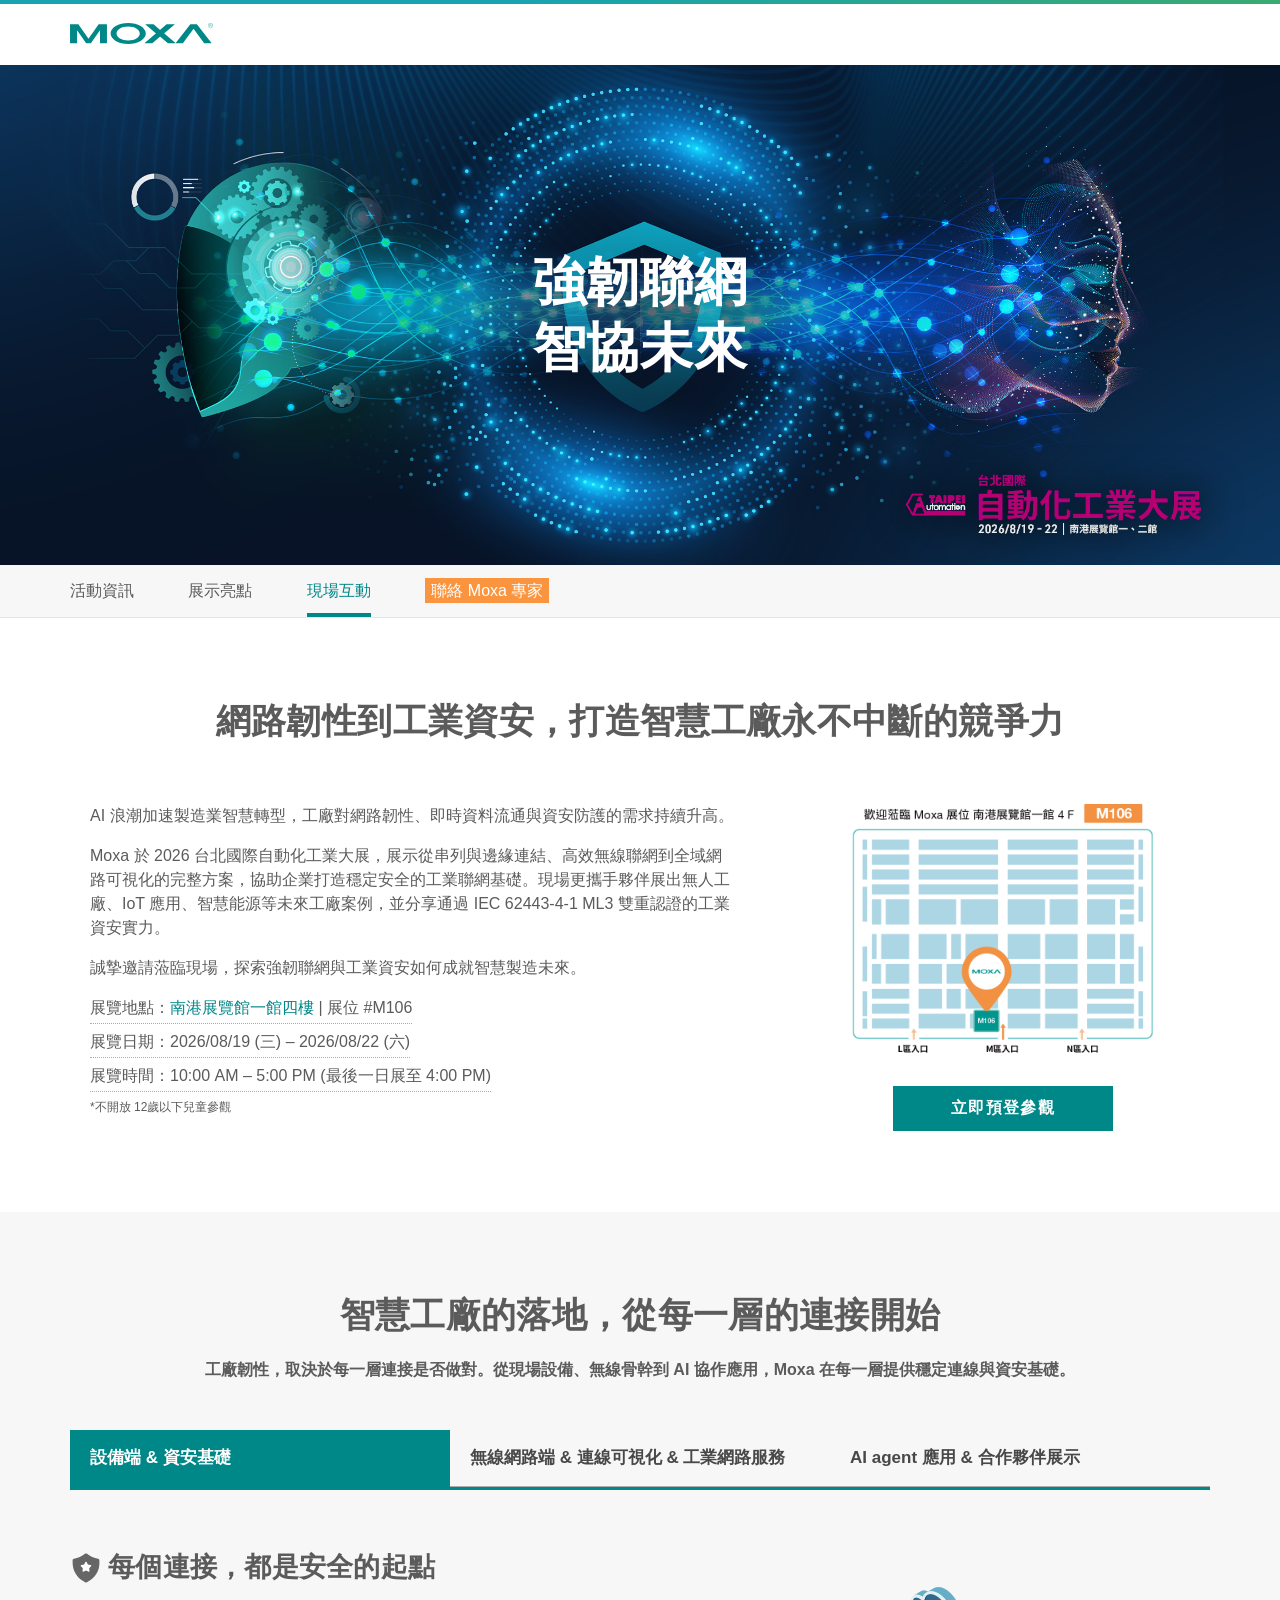
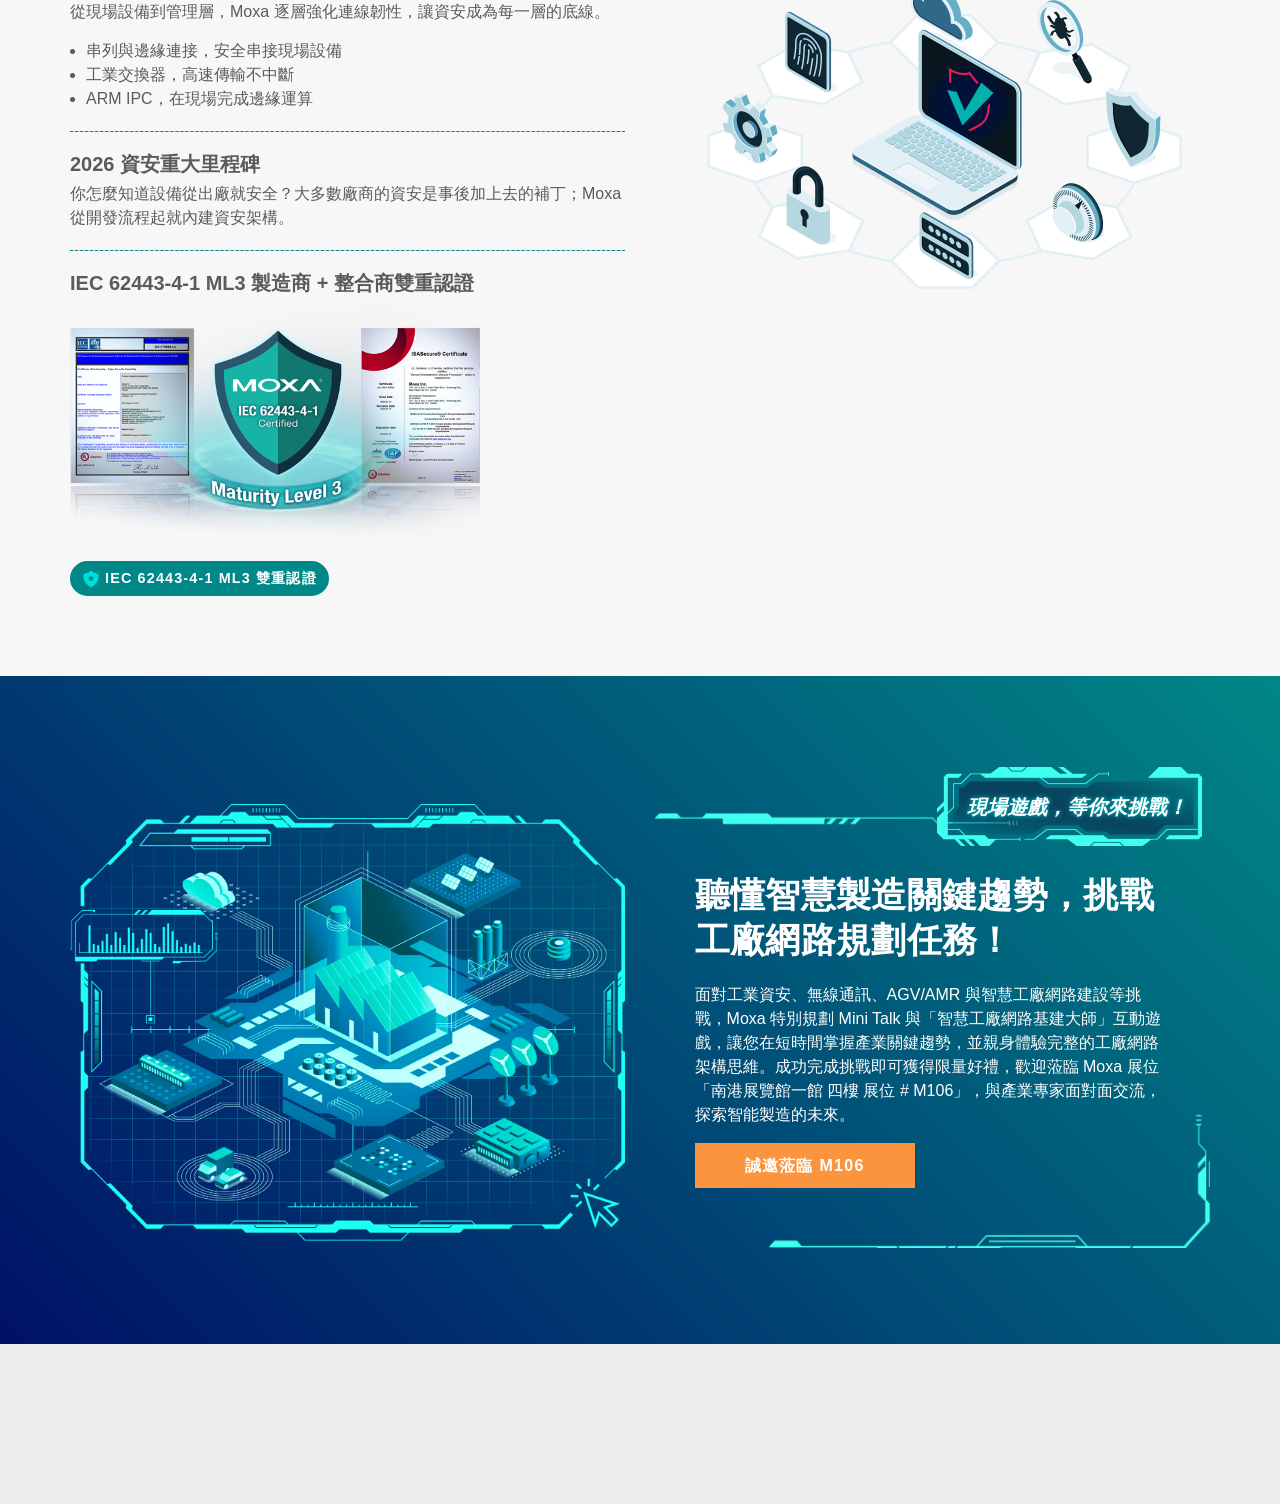
==== taipei-automation-show/index.htm @ c9863d47 "Add files via upload" ====
﻿<!doctype html>
<html lang="zh-Hant-TW">

<head>
  <meta charset="utf-8">
  <meta http-equiv="x-ua-compatible" content="ie=edge">
  <meta name="viewport" content="width=device-width, initial-scale=1">

  <!-- TrustArc setting & main script -->
  <meta name="referrer" content="strict-origin-when-cross-origin">
  <script type="text/javascript" id="" src="https://consent.trustarc.com/v2/notice/yuyxxf"></script>
  <script src="https://consent.trustarc.com/v2/autoblockasset/core.min.js?cmId=yuyxxf"></script>
  <script src="https://consent.trustarc.com/v2/autoblock?cmId=yuyxxf"></script>
  <!-- TrustArc setting & main script -->

  <!-- style -->
  <link rel="stylesheet" href="css/moxa.css">

  <!-- meta data-->
  <title>2026 台北國際自動化工業大展 - 強韌聯網，智協未來 | Moxa</title>
  <meta name="keywords" content="台北國際自動化工業大展 2026, Automation Taipei 2026, 自動化展2026, Moxa 自動化展" />
  <meta name="description" content="Moxa 2026 台北國際自動化工業大展，展示強韌工業網路架構、OT 資安防護，攜手夥伴呈現 AI 工廠與智慧能源應用。8/19–8/22 南港展覽館一館四樓 #M106，誠邀蒞臨。" />

  <!-- meta Canonical-->
  <link rel="canonical" href="https://www.moxa.com/tw/promo/Event/2026/taipei-automation-show/index.htm">

  <!-- meta FB-->
  <meta property="og:type" content="website" />
  <meta property="og:locale" content="zh_TW" />
  <meta property="og:title" content="2026 台北國際自動化工業大展 - 強韌聯網，智協未來 | Moxa" />
  <meta property="og:description" content="Moxa 2026 台北國際自動化工業大展，展示強韌工業網路架構、OT 資安防護，攜手夥伴呈現 AI 工廠與智慧能源應用。8/19–8/22 南港展覽館一館四樓 #M106，誠邀蒞臨。" />
  <meta property="og:image" content="https://www.moxa.com/tw/promo/Event/2026/taipei-automation-show/images/thumbnail.jpg" />
  <meta property="og:url" content="https://www.moxa.com/tw/promo/Event/2026/taipei-automation-show/index.htm" />
  <meta property="og:site_name" content="Moxa" />

  <!-- meta Twitter-->
  <meta name="twitter:card" content="summary_large_image" />
  <meta name="twitter:description" content="Moxa 2026 台北國際自動化工業大展，展示強韌工業網路架構、OT 資安防護，攜手夥伴呈現 AI 工廠與智慧能源應用。8/19–8/22 南港展覽館一館四樓 #M106，誠邀蒞臨。" />
  <meta name="twitter:title" content="2026 台北國際自動化工業大展 - 強韌聯網，智協未來 | Moxa" />
  <meta name="twitter:image" content="https://www.moxa.com/tw/promo/Event/2026/taipei-automation-show/images/thumbnail.jpg" />

  <!-- Google Tag Manager -->
  <script>(function (w, d, s, l, i) { w[l] = w[l] || []; w[l].push({ 'gtm.start': new Date().getTime(), event: 'gtm.js' }); var f = d.getElementsByTagName(s)[0], j = d.createElement(s), dl = l != 'dataLayer' ? '&l=' + l : ''; j.async = true; j.src = 'https://www.googletagmanager.com/gtm.js?id=' + i + dl; f.parentNode.insertBefore(j, f); })(window, document, 'script', 'dataLayer', 'GTM-WP7CGT');</script>
  <!-- End Google Tag Manager -->
    
  <!-- favicon -->
  <link rel="icon" type="image/x-icon" href="/images/common/favicon.ico">
  <link rel="apple-touch-icon" href="/images/common/apple-touch-icon.png">
  <link rel="apple-touch-icon" sizes="76x76" href="/images/common/apple-touch-icon-76x76.png">
  <link rel="apple-touch-icon" sizes="120x120" href="/images/common/apple-touch-icon-120x120.png">
  <link rel="apple-touch-icon" sizes="152x152" href="/images/common/apple-touch-icon-152x152.png">
  <link rel="apple-touch-icon" sizes="180x180" href="/images/common/apple-touch-icon-180x180.png">

    <style>
        .carousel-single__item {
            background-position: center center;
        }   
   
        .carousel-single__content-inner { position: relative;
          margin: 0 auto; width: 100%; height: 100%; display: flex; align-items: center; justify-content: center;}
        .carousel-single__heading {
            font-size: 3.3em; line-height: 1.25; margin: 0; text-align: center;
        }
          .carousel-single__heading img{ position: absolute; bottom:30px; right:0 ;
              width: 305px;  filter: drop-shadow( 0 0 20px #000 );}
   
        @media (min-width: 550px){
            #interact .two-col-card{ display: flex; align-items: center;}
            .tab-nav__heading{ font-size: 17px; font-weight: bold;}
            #interact{ padding-top: 120px;}
        }
 @media (max-width: 550px){
     .carousel-single{ height: 220px;}
     .carousel-single__content-inner { padding-top: 40px;}
            .carousel-single__heading { font-size: 2em;}
     .carousel-single__heading img{ width: 180px; margin-top: 10px;filter: drop-shadow( 0 0 20px #000, 0 0 10px #000, 0 0 10px #000 );}
     .carousel-single__content:after{ opacity: 0;}
        }
    
        .banner .container{ height: 100px;}
              .heading-4{ margin-bottom: 10px;}   
    .heading-5{ margin: 10px 0;}

        @media (min-width: 1025px){
            #overview .seven-four-col__large p{ max-width: 648px;}
            .seven-four-col__large { width: 63.5%; }
            .seven-four-col__small { width: 34%; }
        }    

    .info{border-bottom: 1px dotted #aaa; display: inline-block; margin-bottom: 6px; padding-bottom: 3px;}
        
    .tab-content__panel p,.tab-content__panel ul{ margin-top: 15px;}
    .tab-content__panel .heading-3{ display: flex; align-items: center; gap:6px; font-size: 27px;}
        .tab-content__panel p em{ font-size: 20px; margin-bottom: 6px; display: inline-block;}        
    .tab-content__panel hr{ margin: 20px 0; border-top: 1px dashed #008787; } 
        .tab-content__panel .two-col-card__item>img{ width: 90%; margin: 0 auto;}
        .tag{ display: inline-block; background: #009DDB; color: #fff; padding:4px 15px; border-radius: 50px; margin:10px 0;}
        .tag + .tag{ margin-left: 3px;}
        .btn--s, .btn--m{ line-height: 1;}
        button:has(img.link){ display: flex; align-items: center;  border-radius: 50px; padding: 0 10px;}
        button img.link{ display: inline-block; width: 18px; filter: invert(1) brightness(1.5); mix-blend-mode: color-dodge; opacity: 0.7; margin-right: 5px;}
        button:hover img.link{ mix-blend-mode: multiply; filter: invert(0) brightness(1);}
        .deco-title{ width: 265px; position: absolute; top:-45px; right: 8px; background: url("images/deco-3.png") no-repeat; background-size: contain; font-size: 20px; font-weight: bold; font-style: italic; display: flex; align-items: center; justify-content: center; aspect-ratio: 85 / 26; padding-left: 15px; text-shadow: 0 0 5px #00cccc;}
        @media (max-width: 550px){
            .two-col-card__item:has(.deco-title){ margin: 60px 0 50px;}
            .tab-content__panel .two-col-card{ display: flex; flex-direction: column-reverse;}
        }
    </style>
</head>

<body onload="check_code_pic()">
  <!-- icons -->
  <div id="moxa-icons"></div>

  <!-- START: navigation -->
  <nav class="nav">
    <div class="loading-bar">
      <div class="line"></div>
    </div>
    <div class="wrapper">
      <div class="nav__logo"><a href="#">
          <h2 class="logo-site-title">MOXA</h2>
        </a></div>

    </div>
  </nav>
  <!-- END: navigation -->

  <div class="site-container">
   <!-- 1.0 banner -->
          <div class="carousel-single">
     <div class="carousel-single__item" style="background-image:url('images/automation-taipei-banner.jpg');">
       <div class="carousel-single__content">
         <div class="carousel-single__content-inner" >          
               <h3 class="carousel-single__heading">強韌聯網<br>
                        智協未來
                        <img src="images/taipei-automation-logo-2026.png" alt=""></h3>
         </div>
       </div>
     </div>
   </div>
       <div class="page-nav">
		<div class="wrapper">
			<ul class="page-nav__list">
				<li class="page-nav__item is-current">
          <a class="page-nav__link" href="#overview">活動資訊</a>
        </li>
        <li class="page-nav__item">
          <a class="page-nav__link" href="#highlight">展示亮點</a>
        </li>
        <li class="page-nav__item">
          <a class="page-nav__link" href="#interact">現場互動</a>
        </li>   
          <li class="page-nav__item">
          <a class="page-nav__link" href="https://www.moxa.com/tw/solutions/contact-our-experts" target="_blank"><span style="background: #fa943e; color: #fff; padding: 4px 6px;">聯絡 Moxa 專家</span></a>
        </li>           
      </ul>
    </div>
  </div>
   <div class="section" id="overview" style="background: #fff;">
      <div class="wrapper"> 
		<h2 class="section__heading">網路韌性到工業資安，打造智慧工廠永不中斷的競爭力</h2>   
               
		<div class="seven-four-col" style="margin-top: 40px;">			
			<div class="seven-four-col__large">  
              <p>AI 浪潮加速製造業智慧轉型，工廠對網路韌性、即時資料流通與資安防護的需求持續升高。</p><br>
                <p>Moxa 於 2026 台北國際自動化工業大展，展示從串列與邊緣連結、高效無線聯網到全域網路可視化的完整方案，協助企業打造穩定安全的工業聯網基礎。現場更攜手夥伴展出無人工廠、IoT 應用、智慧能源等未來工廠案例，並分享通過 IEC 62443-4-1 ML3 雙重認證的工業資安實力。</p><br>
                <p>誠摯邀請蒞臨現場，探索強韌聯網與工業資安如何成就智慧製造未來。</p><br>         
                <p class="info">展覽地點：<a href="https://share.google/m0Z9UQJlQOJxCr2N3" target="_blank">南港展覽館一館四樓</a> | 展位 #M106</p><br>
                <p class="info">展覽日期：2026/08/19 (三) – 2026/08/22 (六) </p>
                <br>
                <p class="info">展覽時間：10:00 AM – 5:00 PM (最後一日展至 4:00 PM) </p>
              <p style="font-size: 12px;">*不開放 12歲以下兒童參觀</p>
                <br>
			</div>
			<div class="seven-four-col__small" style="text-align: center;">
               <img src="images/map.png" style="width: 320px; margin: 0 auto 30px;" alt="">                
                <a href="https://www.chanchao.com.tw/entryApply.asp?id=DAUIROBOT2026" target="_blank"><button class="btn-primary--green btn--m" type="button" >立即預登參觀</button></a>
			</div>
		</div> 
        </div>
           </div>
         <div class="section" id="highlight">
             <div class="wrapper">
	<h3 class="section__heading" style="margin-bottom: 20px;"> 智慧工廠的落地，從每一層的連接開始</h3>
        <p class="text-center"><em>工廠韌性，取決於每一層連接是否做對。從現場設備、無線骨幹到 AI 協作應用，Moxa 在每一層提供穩定連線與資安基礎。</em></p></div><br><br><br>
             <div class="tabs">
		<ul class="tab-nav tab-full-style">
			<li class="tab-nav__item is-active"><span class="tab-nav__heading">設備端 &amp; 資安基礎</span></li>
			<li class="tab-nav__item"><span class="tab-nav__heading">無線網路端 &amp; 連線可視化 &amp; 工業網路服務</span></li>
            <li class="tab-nav__item"><span class="tab-nav__heading">AI agent 應用 &amp; 合作夥伴展示</span></li>		
	  </ul>
		<div class="tab-content">
			<div class="tab-content__panel panel">                   
                <div class="two-col-card">
                    <div class="two-col-card__item">          
			<h3 class="heading-3"><img src="images/icon-s-1.svg" alt="" width="32"> 每個連接，都是安全的起點</h3>
                <p>從現場設備到管理層，Moxa 逐層強化連線韌性，讓資安成為每一層的底線。</p>
                <ul class="unorder-list">
                <li>串列與邊緣連接，安全串接現場設備</li>
                <li>工業交換器，高速傳輸不中斷</li>
                <li>ARM IPC，在現場完成邊緣運算</li>                    
                </ul>
                <hr>
                <div>
                <p><em>2026 資安重大里程碑</em><br>
                    你怎麼知道設備從出廠就安全？大多數廠商的資安是事後加上去的補丁；Moxa 從開發流程起就內建資安架構。
                </p>
                    <hr>
                <p><em>IEC 62443-4-1 ML3 製造商 + 整合商雙重認證</em></p><img src="images/certification.png" class="full-width" style="max-width: 410px;" alt="">
                     <a href="https://www.moxa.com/tw/about-us/news-events/news/2026/dual-iec-62443-4-1-maturity-level-3-certifications" target="_blank"><button class="btn-primary--green btn--s" type="button" ><img src="images/icon-s-1.svg" alt="" class="link">IEC 62443-4-1 ML3 雙重認證</button></a>
                    </div>
                  </div>
                    <div class="two-col-card__item"><img src="images/img-1.png" alt=""></div>
                </div>	<!--
-->
		  </div>
			<div class="tab-content__panel">
				<div class="two-col-card">
                    <div class="two-col-card__item">          
			<h3 class="heading-3"><img src="images/icon-s-2.svg" alt="" width="32"> 從有線到無線，全場域不斷線</h3>
                <p>工業無線通訊，通過 CC-Link IE TSN Wireless 官方認證與 RED-DA 雙認證，專為複雜廠區環境設計。</p>
                 <ul class="unorder-list">
                <li>AeroMesh 無線骨幹</li>
                <li>Wi-Fi 6 精準同步</li>
                <li>Turbo Roaming 無縫漫遊</li>
                <li>MXview One 全場域網路可視化</li>
                <li>工業網路維運服務中心 (iNOC)</li>
                <li>專業 Wi-Fi 部署服務</li>                    
                </ul>
                <hr>
                 <div>
                <p><em>應用實證｜無線網路驅動智慧無人工廠</em><br>
                    <span class="tag">所羅門 | AMR</span>
                    <span class="tag">綠捷 | 巡檢機器人</span><br>
                    Moxa 工業 Wi-Fi 提供低延遲、高可靠的無線通訊基礎，支援 AMR 即時移動控制與 AI 視覺應用，加速智慧製造落地。
                    </p>              
                    </div>
                  </div>
                    <div class="two-col-card__item"><img src="images/img-2.png" alt=""></div>
                </div>	

			</div>
			<div class="tab-content__panel">                
					<div class="two-col-card">
                    <div class="two-col-card__item">          
			<h3 class="heading-3"><img src="images/icon-s-3.svg" alt="" width="32"> 底層穩了，AI 智慧應用真正落實</h3>
                <p>Moxa 的連接基礎，讓 AI Agent 得以穩定運作。從設備聯網到 AI 智慧調度，<span style="display: inline-block">展示完整的</span>落地路徑。</p>
       
                <p><em>工業邊緣 AI 協作</em><br>
<span class="tag">雲界</span> 整合 OT/IT 資料流，由 AI 分析異常並提出修復方案
                    <hr>
                    </p>
                <p><em>AI 賦能製造自主聯網</em><br>
                    <span class="tag">奕馬</span> 整合全廠資訊系統，由 AI Agent 驅動日常管理與機台優化<hr></p>
                <p><em>工業微電網與智慧能源管理</em><br>
<span class="tag">台塑網 | EMS</span> <span class="tag">新智能 | BMS/BESS</span> <span class="tag">南亞光電 | 太陽能</span> <br>
三方共創，實現電網穩定與工廠智慧能源管理
</p>              
   
                  </div>
                    <div class="two-col-card__item"><img src="images/img-3.png" alt=""></div>
                </div>	
			</div>
	  </div>
	</div>
 </div>
    <div class="section" id="interact" style="background:linear-gradient(45deg, #001166, #008787); color: #fff;">
    <div class="wrapper">
                       
      <div class="two-col-card">
            <div class="two-col-card__item"><img src="images/interact.png" alt="" width="100%"></div>
                    <div class="two-col-card__item" style="background: url('images/deco-1.png') no-repeat left top ,url('images/deco-2.png') no-repeat right bottom ; background-size: 85%; padding: 60px 40px; position: relative;"> 
                        <div class="deco-title">
                        現場遊戲，等你來挑戰！
                        </div>
                        <h4 class="section__heading" style="text-align: left; margin-bottom: 20px; ">聽懂智慧製造關鍵趨勢，挑戰工廠網路規劃任務！</h4>
                         <p>面對工業資安、無線通訊、AGV/AMR 與智慧工廠網路建設等挑戰，Moxa 特別規劃 Mini Talk 與「智慧工廠網路基建大師」互動遊戲，讓您在短時間掌握產業關鍵趨勢，並親身體驗完整的工廠網路架構思維。成功完成挑戰即可獲得限量好禮，歡迎蒞臨 Moxa 展位「南港展覽館一館 四樓 展位 # M106」，與產業專家面對面交流，探索智能製造的未來。</p><br>
                          <a href="https://www.chanchao.com.tw/entryApply.asp?id=DAUIROBOT2026" target="_blank"><button class="btn-primary--orange btn--m" type="button" >誠邀蒞臨 M106</button></a>
                    </div>
                </div>	</div>
      </div>

    <!-- Only Marcom replace the CRM information here -->
    <div class="section" id="contact-us" style="background: #eee;">
          <form name="thisform" id="thisform" action="https://webto.salesforce.com/servlet/servlet.WebToLead?encoding=UTF-8" method="post" onsubmit="return fs_CheckField();">

        <!-- CRM:SBU -->
        <input type="hidden" name="00N200000016h15" value="IW-Industrial Wireless">

        <!-- CRM:Product Interest -->
        <input type="hidden" name="00N200000016h1A" id="00N200000016h1A" value="AWK-1151C/3252A/4252A Series">

        <!-- CRM:  -->
        <input type="hidden" name="Campaign_ID" id="Campaign_ID" value="701Vg0000102NeL">

        <!-- CRM:Subject -->
        <input type="hidden" name="00N200000016jSG" id="00N200000016jSG" value="Request IEEE 802.11ac wireless product info">

        <!-- CRM:Thank you page -->
        <input type="hidden" name="retURL" value="https://www.moxa.com/tw/spotlight-tw/thanks/thank-you">

        <!-- CRM:Follow up -->
        <textarea style="display:none" name="00N20000001LLD9">[Follow up information]</textarea>

        <!--- For display form-->
        <div id="form"></div>
      </form>
    </div>
  </div>

  <!-- ******************** START: Vendor do not change this session ********************-->
  <!-- Display footer -->
  <footer id="central-footer" class="footer"></footer>
  <div class="back-to-top">
    <svg rol="img">
      <use xlink:href="#to-top"></use>
    </svg>
  </div>

  <!-- script -->
  <script type="text/javascript" src="js/moxa.js"></script>
  <script type="text/javascript" src="/js/Moxa_checking.js"></script>

  <!-- Load central form & footer -->
  <script>
$(function () {
  // svg icons
  $('#moxa-icons').load('/event/vendor/Microsite/RequestForm/svg-symbols.svg');

  // forms
  $.get('/Event/vendor/Microsite/RequestForm/Event_Contact_Form_RWD_MAT.htm', function (data) {
    $('#form').html(data);
  });
  
  // central-footer (DO NOT EDIT THIS BLOCK)
  $.get('/template/central_footer.html', function (data) {
    $('#central-footer').html(data);
  });
    
  // 只抓取 href 是以 '#' 開頭的锚點連結，過濾掉外部 URL
  const $navLinks = $('.page-nav__link[href^="#"]');
  const sections = $navLinks.map(function () {
    return $(this).attr('href');
  }).get();

  // 滑動到不同區塊，對應的 tab 加上 is-current
  function updateNavHighlight() {
    let scrollPos = $(window).scrollTop();
    let offset = 120; // 可依選單實際 height 做彈性微調
    let currentId = null;

    for (let i = 0; i < sections.length; i++) {
      let $section = $(sections[i]);
      if ($section.length) {
        let sectionTop = $section.offset().top - offset;
        // 如果捲動高度超過區塊頂端，暫存這個 ID
        if (scrollPos >= sectionTop) { 
          currentId = sections[i]; 
        }
      }
    }

    // 如果有抓到當前區塊，更新 style
    if (currentId) {
      $('.page-nav__item').removeClass('is-current');
      $('.page-nav__link[href="' + currentId + '"]').parent().addClass('is-current');
    }
  }

  // 初始化執行與綁定 Scroll 事件
  updateNavHighlight();
  $(window).on('scroll', updateNavHighlight);
  
  // 當頁面圖片都載入完畢後再更新一次位置，避免 offset() 跑掉
  $(window).on('load', updateNavHighlight);
});
  </script>
  <script type="text/javascript" src="/js/CentralForm_CountryList.js"></script>
</body>

</html>
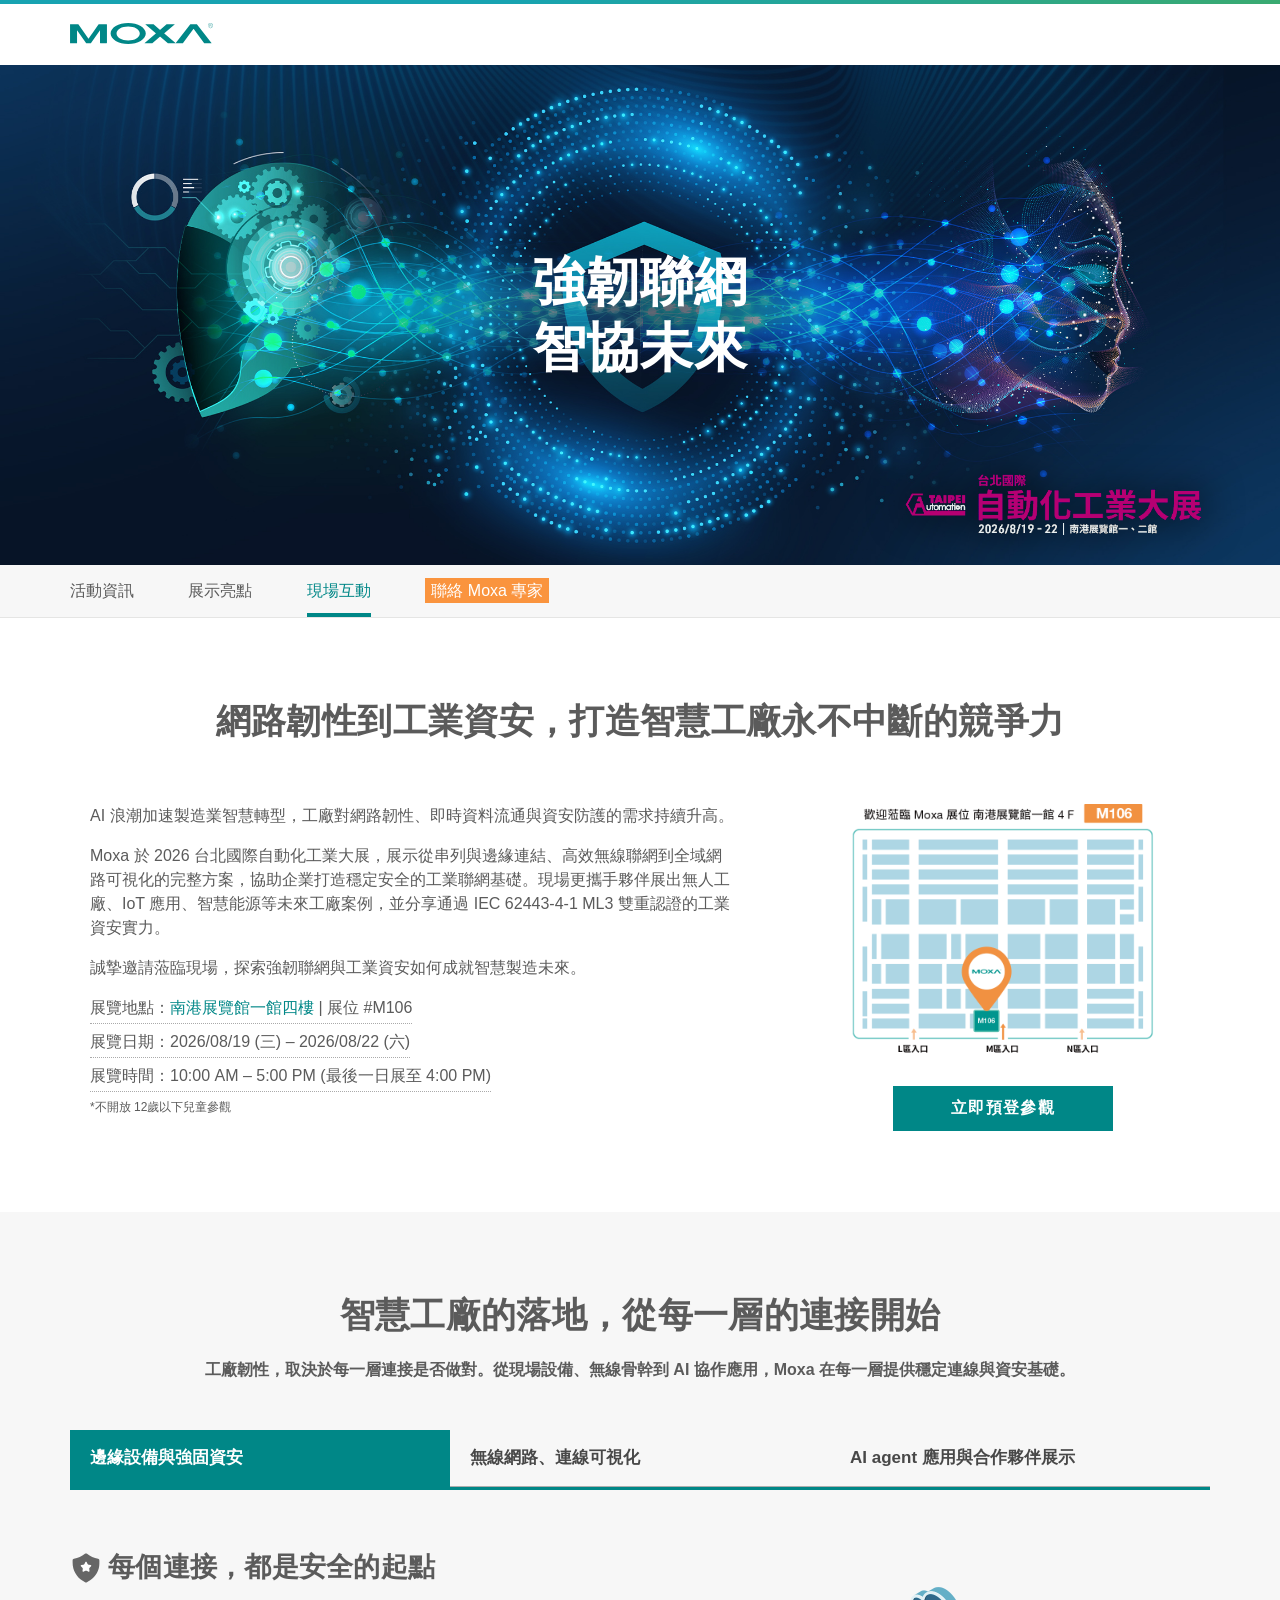
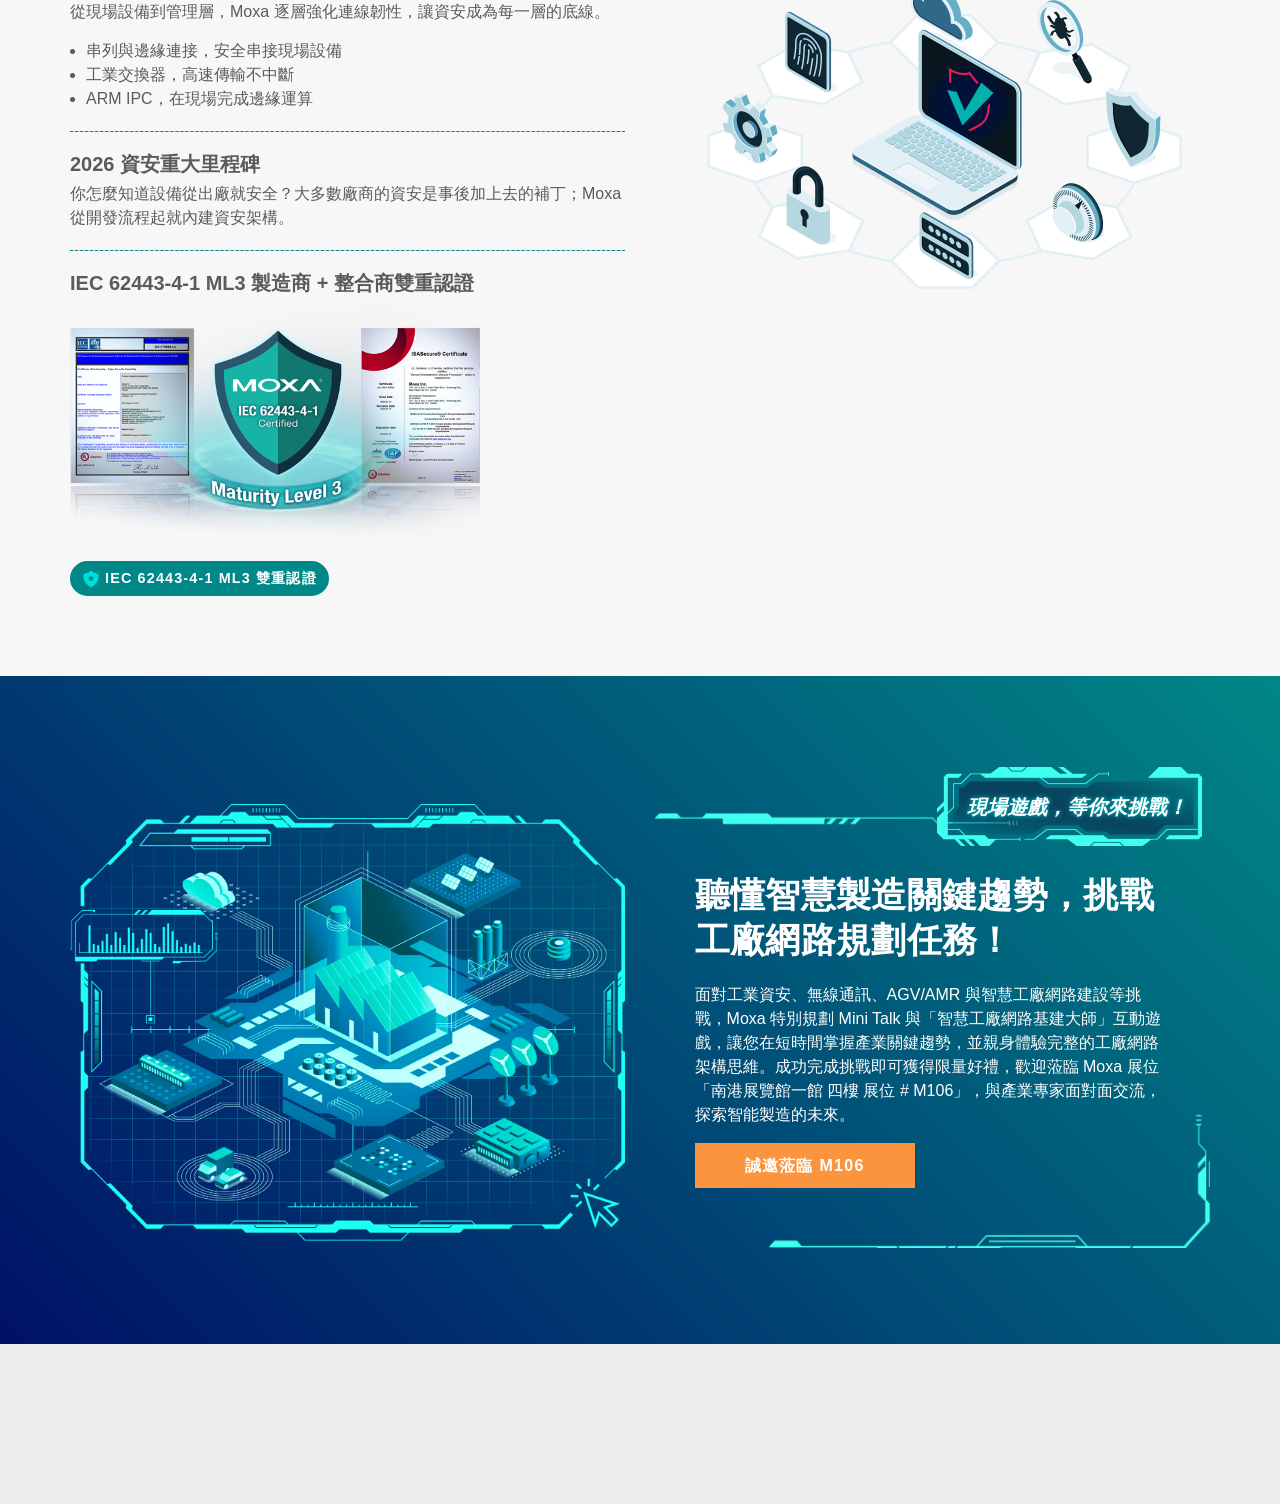
==== commit 6ab984f3: "Update index.htm" ====
--- a/taipei-automation-show/index.htm
+++ b/taipei-automation-show/index.htm
@@ -1,4 +1,4 @@
-﻿<!doctype html>
+<!doctype html>
 <html lang="zh-Hant-TW">
 
 <head>
@@ -186,9 +186,9 @@
         <p class="text-center"><em>工廠韌性，取決於每一層連接是否做對。從現場設備、無線骨幹到 AI 協作應用，Moxa 在每一層提供穩定連線與資安基礎。</em></p></div><br><br><br>
              <div class="tabs">
 		<ul class="tab-nav tab-full-style">
-			<li class="tab-nav__item is-active"><span class="tab-nav__heading">設備端 &amp; 資安基礎</span></li>
-			<li class="tab-nav__item"><span class="tab-nav__heading">無線網路端 &amp; 連線可視化 &amp; 工業網路服務</span></li>
-            <li class="tab-nav__item"><span class="tab-nav__heading">AI agent 應用 &amp; 合作夥伴展示</span></li>		
+			<li class="tab-nav__item is-active"><span class="tab-nav__heading">邊緣設備與強固資安 </span></li>
+			<li class="tab-nav__item"><span class="tab-nav__heading">無線網路、連線可視化</span></li>
+            <li class="tab-nav__item"><span class="tab-nav__heading">AI agent 應用與合作夥伴展示</span></li>		
 	  </ul>
 		<div class="tab-content">
 			<div class="tab-content__panel panel">                   
@@ -379,4 +379,4 @@
   <script type="text/javascript" src="/js/CentralForm_CountryList.js"></script>
 </body>
 
-</html>+</html>
